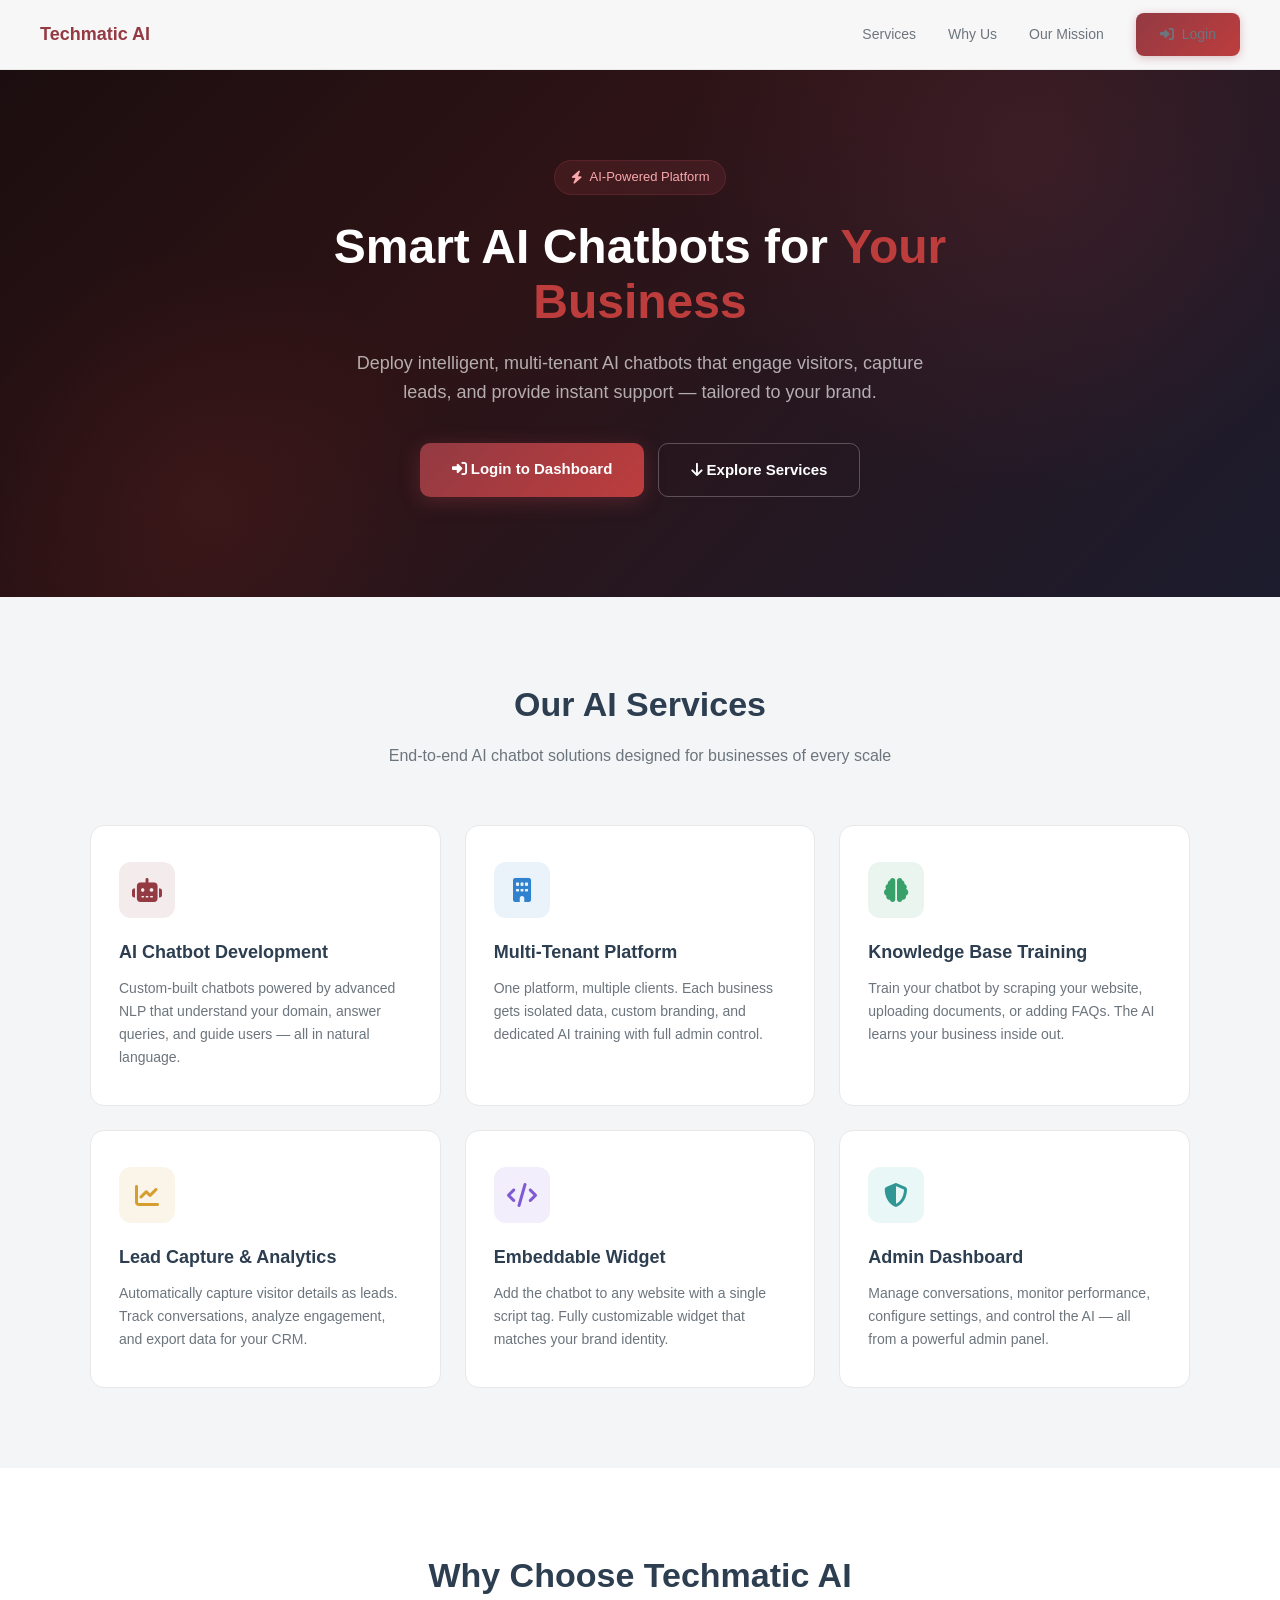
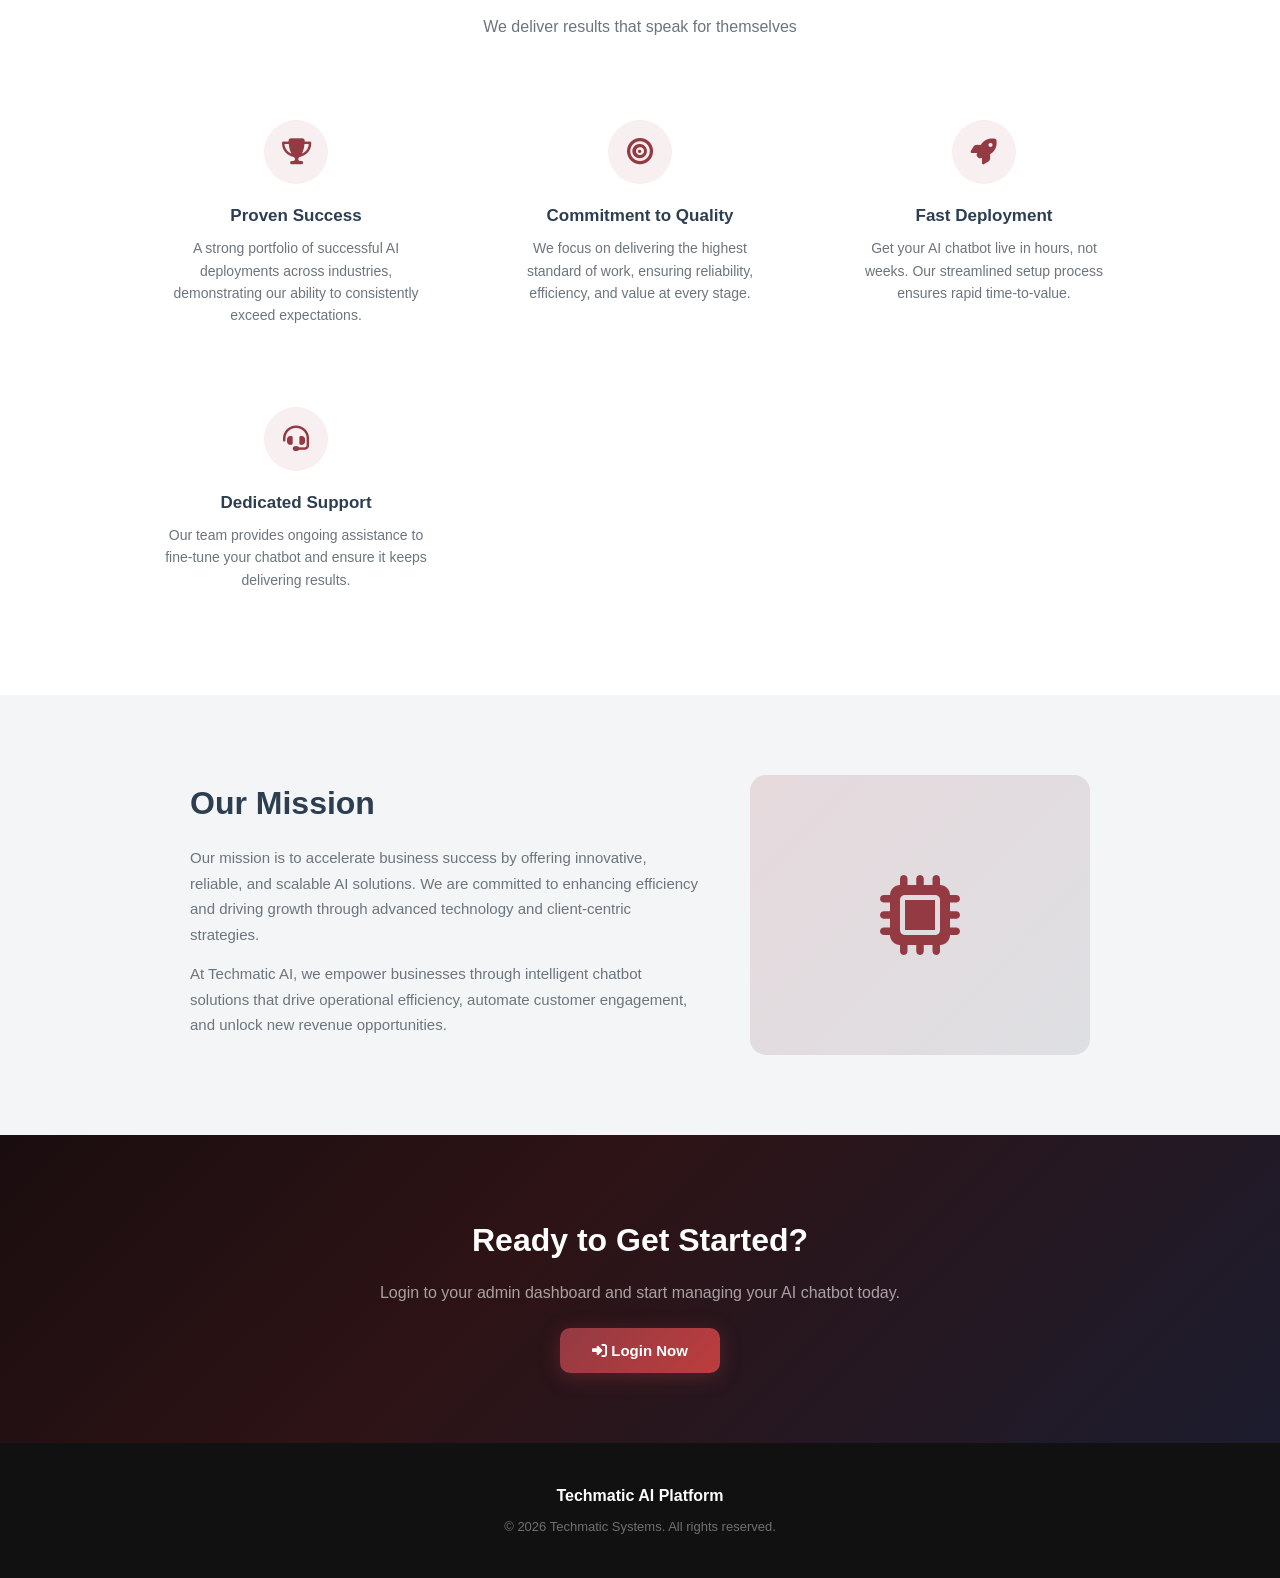
==== index.html @ 47142281 "Add landing page with AI services info and login option Co-Authored-By: Claude Opus 4.6 <noreply@ant" ====
<!DOCTYPE html>
<html lang="en">
<head>
  <meta charset="UTF-8">
  <meta name="viewport" content="width=device-width, initial-scale=1.0">
  <title>Techmatic AI — Intelligent Chatbot Solutions</title>
  <link rel="stylesheet" href="https://cdnjs.cloudflare.com/ajax/libs/font-awesome/6.4.0/css/all.min.css">
  <style>
    *, *::before, *::after { box-sizing: border-box; margin: 0; padding: 0; }
    :root {
      --primary: #933a43;
      --primary-dark: #7a2e36;
      --primary-light: #bd3d3d;
      --text: #2c3e50;
      --text-muted: #6c757d;
      --bg: #ffffff;
      --bg-light: #f4f5f7;
      --border: #e8e8e8;
      --font: 'Segoe UI', Tahoma, Geneva, Verdana, sans-serif;
    }
    html { font-size: 16px; scroll-behavior: smooth; }
    body { font-family: var(--font); color: var(--text); line-height: 1.6; background: var(--bg); }
    a { text-decoration: none; color: inherit; }

    /* ── Navbar ── */
    .navbar {
      position: fixed; top: 0; left: 0; right: 0; z-index: 1000;
      background: rgba(255,255,255,0.97);
      border-bottom: 1px solid var(--border);
      backdrop-filter: blur(10px);
      padding: 0 40px;
      height: 70px;
      display: flex; align-items: center; justify-content: space-between;
    }
    .navbar-brand {
      display: flex; align-items: center; gap: 10px;
    }
    .navbar-brand img { height: 34px; }
    .navbar-brand span { font-size: 18px; font-weight: 700; color: var(--primary); }
    .navbar-links { display: flex; align-items: center; gap: 32px; }
    .navbar-links a {
      font-size: 14px; font-weight: 500; color: var(--text-muted);
      transition: color 0.2s;
    }
    .navbar-links a:hover { color: var(--primary); }
    .btn-login {
      display: inline-flex; align-items: center; gap: 8px;
      padding: 10px 24px; border-radius: 8px; font-size: 14px; font-weight: 600;
      background: linear-gradient(135deg, #933a43, #bd3d3d);
      color: #fff; border: none; cursor: pointer;
      box-shadow: 0 2px 10px rgba(147,58,67,0.3);
      transition: all 0.2s;
    }
    .btn-login:hover { opacity: 0.9; transform: translateY(-1px); box-shadow: 0 4px 16px rgba(147,58,67,0.4); }
    .mobile-menu { display: none; background: none; border: none; font-size: 22px; color: var(--text); cursor: pointer; }

    /* ── Hero ── */
    .hero {
      padding: 160px 40px 100px;
      text-align: center;
      background: linear-gradient(135deg, #1a0d0f 0%, #2d1315 40%, #1c1c2e 100%);
      position: relative; overflow: hidden;
    }
    .hero::before {
      content: ''; position: absolute; width: 700px; height: 700px;
      background: radial-gradient(circle, rgba(147,58,67,0.2) 0%, transparent 70%);
      top: -200px; right: -100px;
    }
    .hero::after {
      content: ''; position: absolute; width: 500px; height: 500px;
      background: radial-gradient(circle, rgba(189,61,61,0.1) 0%, transparent 70%);
      bottom: -150px; left: -50px;
    }
    .hero-content { position: relative; z-index: 1; max-width: 800px; margin: 0 auto; }
    .hero-badge {
      display: inline-flex; align-items: center; gap: 8px;
      padding: 6px 16px; border-radius: 20px; font-size: 13px; font-weight: 500;
      background: rgba(147,58,67,0.2); color: #f9a8ad; border: 1px solid rgba(147,58,67,0.3);
      margin-bottom: 24px;
    }
    .hero h1 {
      font-size: 48px; font-weight: 800; color: #fff; line-height: 1.15; margin-bottom: 20px;
    }
    .hero h1 span { color: var(--primary-light); }
    .hero p { font-size: 18px; color: rgba(255,255,255,0.65); max-width: 600px; margin: 0 auto 36px; }
    .hero-actions { display: flex; gap: 14px; justify-content: center; flex-wrap: wrap; }
    .btn-hero-primary {
      padding: 14px 32px; border-radius: 10px; font-size: 15px; font-weight: 600;
      background: linear-gradient(135deg, #933a43, #bd3d3d); color: #fff; border: none;
      cursor: pointer; box-shadow: 0 4px 20px rgba(147,58,67,0.4); transition: all 0.2s;
    }
    .btn-hero-primary:hover { transform: translateY(-2px); box-shadow: 0 8px 30px rgba(147,58,67,0.5); }
    .btn-hero-outline {
      padding: 14px 32px; border-radius: 10px; font-size: 15px; font-weight: 600;
      background: transparent; color: #fff; border: 1.5px solid rgba(255,255,255,0.25);
      cursor: pointer; transition: all 0.2s;
    }
    .btn-hero-outline:hover { border-color: rgba(255,255,255,0.5); background: rgba(255,255,255,0.05); }

    /* ── Section shared ── */
    .section { padding: 80px 40px; }
    .section-header { text-align: center; margin-bottom: 56px; }
    .section-header h2 { font-size: 34px; font-weight: 700; color: var(--text); margin-bottom: 12px; }
    .section-header p { font-size: 16px; color: var(--text-muted); max-width: 560px; margin: 0 auto; }
    .section-alt { background: var(--bg-light); }

    /* ── Services Grid ── */
    .services-grid {
      display: grid; grid-template-columns: repeat(auto-fit, minmax(280px, 1fr));
      gap: 24px; max-width: 1100px; margin: 0 auto;
    }
    .service-card {
      background: #fff; border-radius: 14px; padding: 36px 28px;
      border: 1px solid var(--border); transition: all 0.3s;
    }
    .service-card:hover { transform: translateY(-4px); box-shadow: 0 12px 36px rgba(0,0,0,0.08); }
    .service-icon {
      width: 56px; height: 56px; border-radius: 12px;
      display: flex; align-items: center; justify-content: center;
      font-size: 24px; margin-bottom: 20px;
    }
    .si-red { background: rgba(147,58,67,0.1); color: var(--primary); }
    .si-blue { background: rgba(49,130,206,0.1); color: #3182ce; }
    .si-green { background: rgba(56,161,105,0.1); color: #38a169; }
    .si-orange { background: rgba(214,158,46,0.1); color: #d69e2e; }
    .si-purple { background: rgba(128,90,213,0.1); color: #805ad5; }
    .si-teal { background: rgba(56,178,172,0.1); color: #319795; }
    .service-card h3 { font-size: 18px; font-weight: 600; margin-bottom: 10px; }
    .service-card p { font-size: 14px; color: var(--text-muted); line-height: 1.65; }

    /* ── Why Us ── */
    .why-grid {
      display: grid; grid-template-columns: repeat(auto-fit, minmax(240px, 1fr));
      gap: 32px; max-width: 1000px; margin: 0 auto;
    }
    .why-item { text-align: center; padding: 24px; }
    .why-icon {
      width: 64px; height: 64px; border-radius: 50%;
      background: rgba(147,58,67,0.08); color: var(--primary);
      display: flex; align-items: center; justify-content: center;
      font-size: 26px; margin: 0 auto 18px;
    }
    .why-item h4 { font-size: 17px; font-weight: 600; margin-bottom: 8px; }
    .why-item p { font-size: 14px; color: var(--text-muted); }

    /* ── Mission ── */
    .mission-wrap {
      max-width: 900px; margin: 0 auto; display: flex; align-items: center; gap: 48px;
    }
    .mission-text { flex: 1; }
    .mission-text h2 { font-size: 32px; font-weight: 700; margin-bottom: 16px; }
    .mission-text p { font-size: 15px; color: var(--text-muted); margin-bottom: 14px; line-height: 1.7; }
    .mission-img {
      flex: 0 0 340px; height: 280px; border-radius: 16px;
      background: linear-gradient(135deg, rgba(147,58,67,0.15), rgba(28,28,46,0.1));
      display: flex; align-items: center; justify-content: center;
      font-size: 80px; color: var(--primary);
    }

    /* ── CTA ── */
    .cta-section {
      padding: 80px 40px; text-align: center;
      background: linear-gradient(135deg, #1a0d0f 0%, #2d1315 40%, #1c1c2e 100%);
    }
    .cta-section h2 { font-size: 32px; font-weight: 700; color: #fff; margin-bottom: 14px; }
    .cta-section p { font-size: 16px; color: rgba(255,255,255,0.6); margin-bottom: 32px; }

    /* ── Footer ── */
    .footer {
      background: #111; padding: 40px; text-align: center;
      color: rgba(255,255,255,0.4); font-size: 13px;
    }
    .footer a { color: var(--primary-light); }
    .footer-brand { font-size: 16px; font-weight: 600; color: #fff; margin-bottom: 8px; }

    /* ── Responsive ── */
    @media (max-width: 768px) {
      .navbar { padding: 0 20px; }
      .navbar-links { display: none; }
      .mobile-menu { display: block; }
      .navbar-links.open {
        display: flex; flex-direction: column; position: absolute;
        top: 70px; left: 0; right: 0; background: #fff;
        padding: 20px; gap: 16px; border-bottom: 1px solid var(--border);
        box-shadow: 0 8px 24px rgba(0,0,0,0.1);
      }
      .hero { padding: 130px 20px 70px; }
      .hero h1 { font-size: 32px; }
      .hero p { font-size: 16px; }
      .section { padding: 60px 20px; }
      .section-header h2 { font-size: 26px; }
      .mission-wrap { flex-direction: column; }
      .mission-img { flex: none; width: 100%; height: 200px; }
    }
  </style>
</head>
<body>

<!-- Navbar -->
<nav class="navbar">
  <a href="#" class="navbar-brand">
    <img src="https://www.techmaticsys.com/wp-content/uploads/2024/09/logo.png" alt="Techmatic Systems" onerror="this.style.display='none'">
    <span>Techmatic AI</span>
  </a>
  <div class="navbar-links" id="navLinks">
    <a href="#services">Services</a>
    <a href="#why-us">Why Us</a>
    <a href="#mission">Our Mission</a>
    <a href="admin/login.html" class="btn-login"><i class="fas fa-sign-in-alt"></i> Login</a>
  </div>
  <button class="mobile-menu" id="mobileMenu" aria-label="Menu"><i class="fas fa-bars"></i></button>
</nav>

<!-- Hero -->
<section class="hero">
  <div class="hero-content">
    <div class="hero-badge"><i class="fas fa-bolt"></i> AI-Powered Platform</div>
    <h1>Smart AI Chatbots for <span>Your Business</span></h1>
    <p>Deploy intelligent, multi-tenant AI chatbots that engage visitors, capture leads, and provide instant support — tailored to your brand.</p>
    <div class="hero-actions">
      <a href="admin/login.html" class="btn-hero-primary"><i class="fas fa-sign-in-alt"></i> Login to Dashboard</a>
      <a href="#services" class="btn-hero-outline"><i class="fas fa-arrow-down"></i> Explore Services</a>
    </div>
  </div>
</section>

<!-- AI Services -->
<section class="section section-alt" id="services">
  <div class="section-header">
    <h2>Our AI Services</h2>
    <p>End-to-end AI chatbot solutions designed for businesses of every scale</p>
  </div>
  <div class="services-grid">
    <div class="service-card">
      <div class="service-icon si-red"><i class="fas fa-robot"></i></div>
      <h3>AI Chatbot Development</h3>
      <p>Custom-built chatbots powered by advanced NLP that understand your domain, answer queries, and guide users — all in natural language.</p>
    </div>
    <div class="service-card">
      <div class="service-icon si-blue"><i class="fas fa-building"></i></div>
      <h3>Multi-Tenant Platform</h3>
      <p>One platform, multiple clients. Each business gets isolated data, custom branding, and dedicated AI training with full admin control.</p>
    </div>
    <div class="service-card">
      <div class="service-icon si-green"><i class="fas fa-brain"></i></div>
      <h3>Knowledge Base Training</h3>
      <p>Train your chatbot by scraping your website, uploading documents, or adding FAQs. The AI learns your business inside out.</p>
    </div>
    <div class="service-card">
      <div class="service-icon si-orange"><i class="fas fa-chart-line"></i></div>
      <h3>Lead Capture & Analytics</h3>
      <p>Automatically capture visitor details as leads. Track conversations, analyze engagement, and export data for your CRM.</p>
    </div>
    <div class="service-card">
      <div class="service-icon si-purple"><i class="fas fa-code"></i></div>
      <h3>Embeddable Widget</h3>
      <p>Add the chatbot to any website with a single script tag. Fully customizable widget that matches your brand identity.</p>
    </div>
    <div class="service-card">
      <div class="service-icon si-teal"><i class="fas fa-shield-halved"></i></div>
      <h3>Admin Dashboard</h3>
      <p>Manage conversations, monitor performance, configure settings, and control the AI — all from a powerful admin panel.</p>
    </div>
  </div>
</section>

<!-- Why Us -->
<section class="section" id="why-us">
  <div class="section-header">
    <h2>Why Choose Techmatic AI</h2>
    <p>We deliver results that speak for themselves</p>
  </div>
  <div class="why-grid">
    <div class="why-item">
      <div class="why-icon"><i class="fas fa-trophy"></i></div>
      <h4>Proven Success</h4>
      <p>A strong portfolio of successful AI deployments across industries, demonstrating our ability to consistently exceed expectations.</p>
    </div>
    <div class="why-item">
      <div class="why-icon"><i class="fas fa-bullseye"></i></div>
      <h4>Commitment to Quality</h4>
      <p>We focus on delivering the highest standard of work, ensuring reliability, efficiency, and value at every stage.</p>
    </div>
    <div class="why-item">
      <div class="why-icon"><i class="fas fa-rocket"></i></div>
      <h4>Fast Deployment</h4>
      <p>Get your AI chatbot live in hours, not weeks. Our streamlined setup process ensures rapid time-to-value.</p>
    </div>
    <div class="why-item">
      <div class="why-icon"><i class="fas fa-headset"></i></div>
      <h4>Dedicated Support</h4>
      <p>Our team provides ongoing assistance to fine-tune your chatbot and ensure it keeps delivering results.</p>
    </div>
  </div>
</section>

<!-- Mission -->
<section class="section section-alt" id="mission">
  <div class="mission-wrap">
    <div class="mission-text">
      <h2>Our Mission</h2>
      <p>Our mission is to accelerate business success by offering innovative, reliable, and scalable AI solutions. We are committed to enhancing efficiency and driving growth through advanced technology and client-centric strategies.</p>
      <p>At Techmatic AI, we empower businesses through intelligent chatbot solutions that drive operational efficiency, automate customer engagement, and unlock new revenue opportunities.</p>
    </div>
    <div class="mission-img"><i class="fas fa-microchip"></i></div>
  </div>
</section>

<!-- CTA -->
<section class="cta-section">
  <h2>Ready to Get Started?</h2>
  <p>Login to your admin dashboard and start managing your AI chatbot today.</p>
  <a href="admin/login.html" class="btn-hero-primary"><i class="fas fa-sign-in-alt"></i> Login Now</a>
</section>

<!-- Footer -->
<footer class="footer">
  <div class="footer-brand">Techmatic AI Platform</div>
  <p>&copy; 2026 Techmatic Systems. All rights reserved.</p>
</footer>

<script>
  document.getElementById('mobileMenu').addEventListener('click', function() {
    document.getElementById('navLinks').classList.toggle('open');
  });

  // Close mobile menu on link click
  document.querySelectorAll('#navLinks a').forEach(function(link) {
    link.addEventListener('click', function() {
      document.getElementById('navLinks').classList.remove('open');
    });
  });

  // Navbar scroll effect
  window.addEventListener('scroll', function() {
    var nav = document.querySelector('.navbar');
    if (window.scrollY > 10) {
      nav.style.boxShadow = '0 2px 20px rgba(0,0,0,0.08)';
    } else {
      nav.style.boxShadow = 'none';
    }
  });
</script>
</body>
</html>
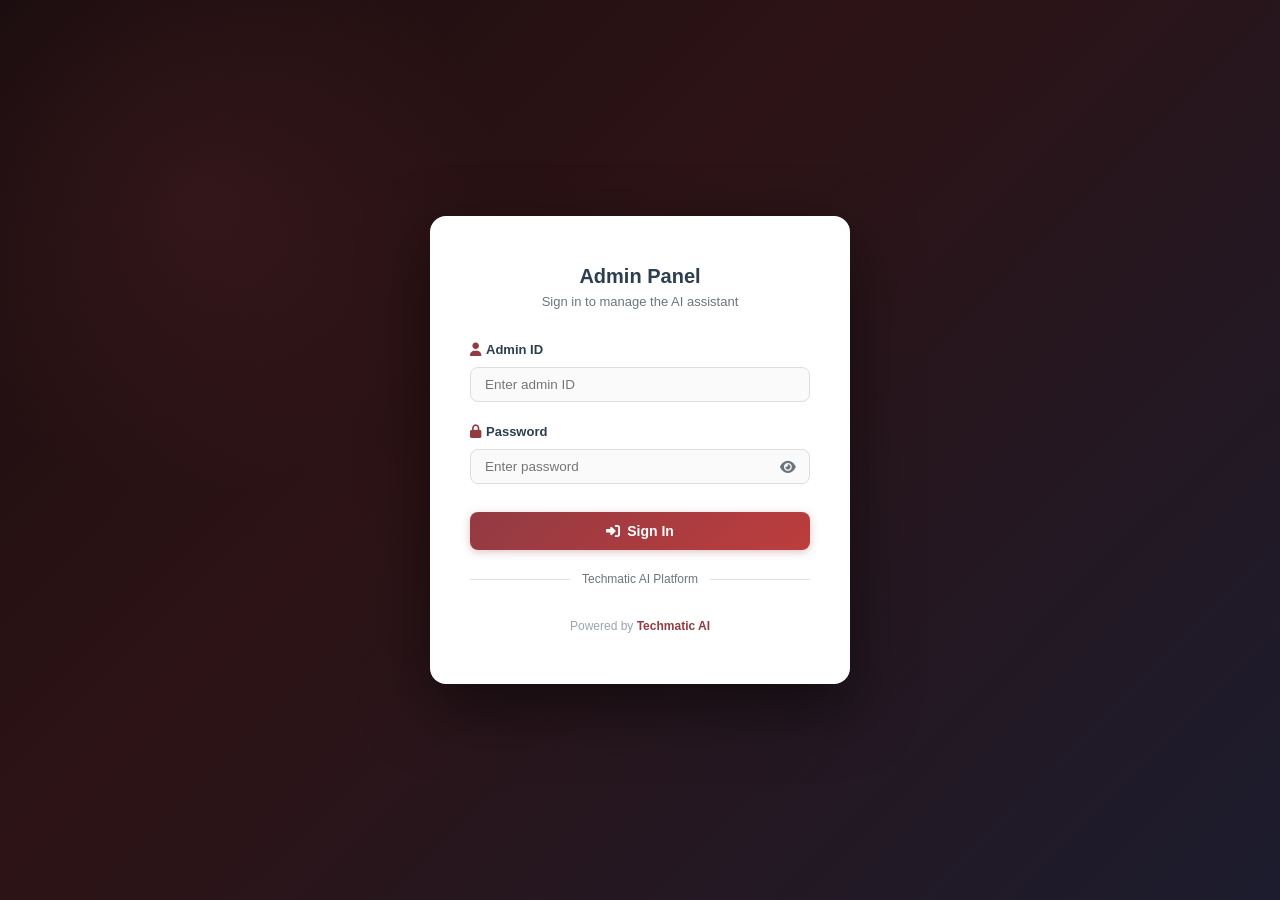
==== commit 7c6d0430: "Add root index.html redirect for GitHub Pages Co-Authored-By: Claude Opus 4.6 <noreply@anthropic.com" ====
--- a/index.html
+++ b/index.html
@@ -1,345 +1,11 @@
 <!DOCTYPE html>
-<html lang="en">
+<html>
 <head>
   <meta charset="UTF-8">
-  <meta name="viewport" content="width=device-width, initial-scale=1.0">
-  <title>Techmatic AI — Intelligent Chatbot Solutions</title>
-  <link rel="stylesheet" href="https://cdnjs.cloudflare.com/ajax/libs/font-awesome/6.4.0/css/all.min.css">
-  <style>
-    *, *::before, *::after { box-sizing: border-box; margin: 0; padding: 0; }
-    :root {
-      --primary: #933a43;
-      --primary-dark: #7a2e36;
-      --primary-light: #bd3d3d;
-      --text: #2c3e50;
-      --text-muted: #6c757d;
-      --bg: #ffffff;
-      --bg-light: #f4f5f7;
-      --border: #e8e8e8;
-      --font: 'Segoe UI', Tahoma, Geneva, Verdana, sans-serif;
-    }
-    html { font-size: 16px; scroll-behavior: smooth; }
-    body { font-family: var(--font); color: var(--text); line-height: 1.6; background: var(--bg); }
-    a { text-decoration: none; color: inherit; }
-
-    /* ── Navbar ── */
-    .navbar {
-      position: fixed; top: 0; left: 0; right: 0; z-index: 1000;
-      background: rgba(255,255,255,0.97);
-      border-bottom: 1px solid var(--border);
-      backdrop-filter: blur(10px);
-      padding: 0 40px;
-      height: 70px;
-      display: flex; align-items: center; justify-content: space-between;
-    }
-    .navbar-brand {
-      display: flex; align-items: center; gap: 10px;
-    }
-    .navbar-brand img { height: 34px; }
-    .navbar-brand span { font-size: 18px; font-weight: 700; color: var(--primary); }
-    .navbar-links { display: flex; align-items: center; gap: 32px; }
-    .navbar-links a {
-      font-size: 14px; font-weight: 500; color: var(--text-muted);
-      transition: color 0.2s;
-    }
-    .navbar-links a:hover { color: var(--primary); }
-    .btn-login {
-      display: inline-flex; align-items: center; gap: 8px;
-      padding: 10px 24px; border-radius: 8px; font-size: 14px; font-weight: 600;
-      background: linear-gradient(135deg, #933a43, #bd3d3d);
-      color: #fff; border: none; cursor: pointer;
-      box-shadow: 0 2px 10px rgba(147,58,67,0.3);
-      transition: all 0.2s;
-    }
-    .btn-login:hover { opacity: 0.9; transform: translateY(-1px); box-shadow: 0 4px 16px rgba(147,58,67,0.4); }
-    .mobile-menu { display: none; background: none; border: none; font-size: 22px; color: var(--text); cursor: pointer; }
-
-    /* ── Hero ── */
-    .hero {
-      padding: 160px 40px 100px;
-      text-align: center;
-      background: linear-gradient(135deg, #1a0d0f 0%, #2d1315 40%, #1c1c2e 100%);
-      position: relative; overflow: hidden;
-    }
-    .hero::before {
-      content: ''; position: absolute; width: 700px; height: 700px;
-      background: radial-gradient(circle, rgba(147,58,67,0.2) 0%, transparent 70%);
-      top: -200px; right: -100px;
-    }
-    .hero::after {
-      content: ''; position: absolute; width: 500px; height: 500px;
-      background: radial-gradient(circle, rgba(189,61,61,0.1) 0%, transparent 70%);
-      bottom: -150px; left: -50px;
-    }
-    .hero-content { position: relative; z-index: 1; max-width: 800px; margin: 0 auto; }
-    .hero-badge {
-      display: inline-flex; align-items: center; gap: 8px;
-      padding: 6px 16px; border-radius: 20px; font-size: 13px; font-weight: 500;
-      background: rgba(147,58,67,0.2); color: #f9a8ad; border: 1px solid rgba(147,58,67,0.3);
-      margin-bottom: 24px;
-    }
-    .hero h1 {
-      font-size: 48px; font-weight: 800; color: #fff; line-height: 1.15; margin-bottom: 20px;
-    }
-    .hero h1 span { color: var(--primary-light); }
-    .hero p { font-size: 18px; color: rgba(255,255,255,0.65); max-width: 600px; margin: 0 auto 36px; }
-    .hero-actions { display: flex; gap: 14px; justify-content: center; flex-wrap: wrap; }
-    .btn-hero-primary {
-      padding: 14px 32px; border-radius: 10px; font-size: 15px; font-weight: 600;
-      background: linear-gradient(135deg, #933a43, #bd3d3d); color: #fff; border: none;
-      cursor: pointer; box-shadow: 0 4px 20px rgba(147,58,67,0.4); transition: all 0.2s;
-    }
-    .btn-hero-primary:hover { transform: translateY(-2px); box-shadow: 0 8px 30px rgba(147,58,67,0.5); }
-    .btn-hero-outline {
-      padding: 14px 32px; border-radius: 10px; font-size: 15px; font-weight: 600;
-      background: transparent; color: #fff; border: 1.5px solid rgba(255,255,255,0.25);
-      cursor: pointer; transition: all 0.2s;
-    }
-    .btn-hero-outline:hover { border-color: rgba(255,255,255,0.5); background: rgba(255,255,255,0.05); }
-
-    /* ── Section shared ── */
-    .section { padding: 80px 40px; }
-    .section-header { text-align: center; margin-bottom: 56px; }
-    .section-header h2 { font-size: 34px; font-weight: 700; color: var(--text); margin-bottom: 12px; }
-    .section-header p { font-size: 16px; color: var(--text-muted); max-width: 560px; margin: 0 auto; }
-    .section-alt { background: var(--bg-light); }
-
-    /* ── Services Grid ── */
-    .services-grid {
-      display: grid; grid-template-columns: repeat(auto-fit, minmax(280px, 1fr));
-      gap: 24px; max-width: 1100px; margin: 0 auto;
-    }
-    .service-card {
-      background: #fff; border-radius: 14px; padding: 36px 28px;
-      border: 1px solid var(--border); transition: all 0.3s;
-    }
-    .service-card:hover { transform: translateY(-4px); box-shadow: 0 12px 36px rgba(0,0,0,0.08); }
-    .service-icon {
-      width: 56px; height: 56px; border-radius: 12px;
-      display: flex; align-items: center; justify-content: center;
-      font-size: 24px; margin-bottom: 20px;
-    }
-    .si-red { background: rgba(147,58,67,0.1); color: var(--primary); }
-    .si-blue { background: rgba(49,130,206,0.1); color: #3182ce; }
-    .si-green { background: rgba(56,161,105,0.1); color: #38a169; }
-    .si-orange { background: rgba(214,158,46,0.1); color: #d69e2e; }
-    .si-purple { background: rgba(128,90,213,0.1); color: #805ad5; }
-    .si-teal { background: rgba(56,178,172,0.1); color: #319795; }
-    .service-card h3 { font-size: 18px; font-weight: 600; margin-bottom: 10px; }
-    .service-card p { font-size: 14px; color: var(--text-muted); line-height: 1.65; }
-
-    /* ── Why Us ── */
-    .why-grid {
-      display: grid; grid-template-columns: repeat(auto-fit, minmax(240px, 1fr));
-      gap: 32px; max-width: 1000px; margin: 0 auto;
-    }
-    .why-item { text-align: center; padding: 24px; }
-    .why-icon {
-      width: 64px; height: 64px; border-radius: 50%;
-      background: rgba(147,58,67,0.08); color: var(--primary);
-      display: flex; align-items: center; justify-content: center;
-      font-size: 26px; margin: 0 auto 18px;
-    }
-    .why-item h4 { font-size: 17px; font-weight: 600; margin-bottom: 8px; }
-    .why-item p { font-size: 14px; color: var(--text-muted); }
-
-    /* ── Mission ── */
-    .mission-wrap {
-      max-width: 900px; margin: 0 auto; display: flex; align-items: center; gap: 48px;
-    }
-    .mission-text { flex: 1; }
-    .mission-text h2 { font-size: 32px; font-weight: 700; margin-bottom: 16px; }
-    .mission-text p { font-size: 15px; color: var(--text-muted); margin-bottom: 14px; line-height: 1.7; }
-    .mission-img {
-      flex: 0 0 340px; height: 280px; border-radius: 16px;
-      background: linear-gradient(135deg, rgba(147,58,67,0.15), rgba(28,28,46,0.1));
-      display: flex; align-items: center; justify-content: center;
-      font-size: 80px; color: var(--primary);
-    }
-
-    /* ── CTA ── */
-    .cta-section {
-      padding: 80px 40px; text-align: center;
-      background: linear-gradient(135deg, #1a0d0f 0%, #2d1315 40%, #1c1c2e 100%);
-    }
-    .cta-section h2 { font-size: 32px; font-weight: 700; color: #fff; margin-bottom: 14px; }
-    .cta-section p { font-size: 16px; color: rgba(255,255,255,0.6); margin-bottom: 32px; }
-
-    /* ── Footer ── */
-    .footer {
-      background: #111; padding: 40px; text-align: center;
-      color: rgba(255,255,255,0.4); font-size: 13px;
-    }
-    .footer a { color: var(--primary-light); }
-    .footer-brand { font-size: 16px; font-weight: 600; color: #fff; margin-bottom: 8px; }
-
-    /* ── Responsive ── */
-    @media (max-width: 768px) {
-      .navbar { padding: 0 20px; }
-      .navbar-links { display: none; }
-      .mobile-menu { display: block; }
-      .navbar-links.open {
-        display: flex; flex-direction: column; position: absolute;
-        top: 70px; left: 0; right: 0; background: #fff;
-        padding: 20px; gap: 16px; border-bottom: 1px solid var(--border);
-        box-shadow: 0 8px 24px rgba(0,0,0,0.1);
-      }
-      .hero { padding: 130px 20px 70px; }
-      .hero h1 { font-size: 32px; }
-      .hero p { font-size: 16px; }
-      .section { padding: 60px 20px; }
-      .section-header h2 { font-size: 26px; }
-      .mission-wrap { flex-direction: column; }
-      .mission-img { flex: none; width: 100%; height: 200px; }
-    }
-  </style>
+  <meta http-equiv="refresh" content="0; url=admin/login.html">
+  <title>Techmatic AI Platform</title>
 </head>
 <body>
-
-<!-- Navbar -->
-<nav class="navbar">
-  <a href="#" class="navbar-brand">
-    <img src="https://www.techmaticsys.com/wp-content/uploads/2024/09/logo.png" alt="Techmatic Systems" onerror="this.style.display='none'">
-    <span>Techmatic AI</span>
-  </a>
-  <div class="navbar-links" id="navLinks">
-    <a href="#services">Services</a>
-    <a href="#why-us">Why Us</a>
-    <a href="#mission">Our Mission</a>
-    <a href="admin/login.html" class="btn-login"><i class="fas fa-sign-in-alt"></i> Login</a>
-  </div>
-  <button class="mobile-menu" id="mobileMenu" aria-label="Menu"><i class="fas fa-bars"></i></button>
-</nav>
-
-<!-- Hero -->
-<section class="hero">
-  <div class="hero-content">
-    <div class="hero-badge"><i class="fas fa-bolt"></i> AI-Powered Platform</div>
-    <h1>Smart AI Chatbots for <span>Your Business</span></h1>
-    <p>Deploy intelligent, multi-tenant AI chatbots that engage visitors, capture leads, and provide instant support — tailored to your brand.</p>
-    <div class="hero-actions">
-      <a href="admin/login.html" class="btn-hero-primary"><i class="fas fa-sign-in-alt"></i> Login to Dashboard</a>
-      <a href="#services" class="btn-hero-outline"><i class="fas fa-arrow-down"></i> Explore Services</a>
-    </div>
-  </div>
-</section>
-
-<!-- AI Services -->
-<section class="section section-alt" id="services">
-  <div class="section-header">
-    <h2>Our AI Services</h2>
-    <p>End-to-end AI chatbot solutions designed for businesses of every scale</p>
-  </div>
-  <div class="services-grid">
-    <div class="service-card">
-      <div class="service-icon si-red"><i class="fas fa-robot"></i></div>
-      <h3>AI Chatbot Development</h3>
-      <p>Custom-built chatbots powered by advanced NLP that understand your domain, answer queries, and guide users — all in natural language.</p>
-    </div>
-    <div class="service-card">
-      <div class="service-icon si-blue"><i class="fas fa-building"></i></div>
-      <h3>Multi-Tenant Platform</h3>
-      <p>One platform, multiple clients. Each business gets isolated data, custom branding, and dedicated AI training with full admin control.</p>
-    </div>
-    <div class="service-card">
-      <div class="service-icon si-green"><i class="fas fa-brain"></i></div>
-      <h3>Knowledge Base Training</h3>
-      <p>Train your chatbot by scraping your website, uploading documents, or adding FAQs. The AI learns your business inside out.</p>
-    </div>
-    <div class="service-card">
-      <div class="service-icon si-orange"><i class="fas fa-chart-line"></i></div>
-      <h3>Lead Capture & Analytics</h3>
-      <p>Automatically capture visitor details as leads. Track conversations, analyze engagement, and export data for your CRM.</p>
-    </div>
-    <div class="service-card">
-      <div class="service-icon si-purple"><i class="fas fa-code"></i></div>
-      <h3>Embeddable Widget</h3>
-      <p>Add the chatbot to any website with a single script tag. Fully customizable widget that matches your brand identity.</p>
-    </div>
-    <div class="service-card">
-      <div class="service-icon si-teal"><i class="fas fa-shield-halved"></i></div>
-      <h3>Admin Dashboard</h3>
-      <p>Manage conversations, monitor performance, configure settings, and control the AI — all from a powerful admin panel.</p>
-    </div>
-  </div>
-</section>
-
-<!-- Why Us -->
-<section class="section" id="why-us">
-  <div class="section-header">
-    <h2>Why Choose Techmatic AI</h2>
-    <p>We deliver results that speak for themselves</p>
-  </div>
-  <div class="why-grid">
-    <div class="why-item">
-      <div class="why-icon"><i class="fas fa-trophy"></i></div>
-      <h4>Proven Success</h4>
-      <p>A strong portfolio of successful AI deployments across industries, demonstrating our ability to consistently exceed expectations.</p>
-    </div>
-    <div class="why-item">
-      <div class="why-icon"><i class="fas fa-bullseye"></i></div>
-      <h4>Commitment to Quality</h4>
-      <p>We focus on delivering the highest standard of work, ensuring reliability, efficiency, and value at every stage.</p>
-    </div>
-    <div class="why-item">
-      <div class="why-icon"><i class="fas fa-rocket"></i></div>
-      <h4>Fast Deployment</h4>
-      <p>Get your AI chatbot live in hours, not weeks. Our streamlined setup process ensures rapid time-to-value.</p>
-    </div>
-    <div class="why-item">
-      <div class="why-icon"><i class="fas fa-headset"></i></div>
-      <h4>Dedicated Support</h4>
-      <p>Our team provides ongoing assistance to fine-tune your chatbot and ensure it keeps delivering results.</p>
-    </div>
-  </div>
-</section>
-
-<!-- Mission -->
-<section class="section section-alt" id="mission">
-  <div class="mission-wrap">
-    <div class="mission-text">
-      <h2>Our Mission</h2>
-      <p>Our mission is to accelerate business success by offering innovative, reliable, and scalable AI solutions. We are committed to enhancing efficiency and driving growth through advanced technology and client-centric strategies.</p>
-      <p>At Techmatic AI, we empower businesses through intelligent chatbot solutions that drive operational efficiency, automate customer engagement, and unlock new revenue opportunities.</p>
-    </div>
-    <div class="mission-img"><i class="fas fa-microchip"></i></div>
-  </div>
-</section>
-
-<!-- CTA -->
-<section class="cta-section">
-  <h2>Ready to Get Started?</h2>
-  <p>Login to your admin dashboard and start managing your AI chatbot today.</p>
-  <a href="admin/login.html" class="btn-hero-primary"><i class="fas fa-sign-in-alt"></i> Login Now</a>
-</section>
-
-<!-- Footer -->
-<footer class="footer">
-  <div class="footer-brand">Techmatic AI Platform</div>
-  <p>&copy; 2026 Techmatic Systems. All rights reserved.</p>
-</footer>
-
-<script>
-  document.getElementById('mobileMenu').addEventListener('click', function() {
-    document.getElementById('navLinks').classList.toggle('open');
-  });
-
-  // Close mobile menu on link click
-  document.querySelectorAll('#navLinks a').forEach(function(link) {
-    link.addEventListener('click', function() {
-      document.getElementById('navLinks').classList.remove('open');
-    });
-  });
-
-  // Navbar scroll effect
-  window.addEventListener('scroll', function() {
-    var nav = document.querySelector('.navbar');
-    if (window.scrollY > 10) {
-      nav.style.boxShadow = '0 2px 20px rgba(0,0,0,0.08)';
-    } else {
-      nav.style.boxShadow = 'none';
-    }
-  });
-</script>
+  <p>Redirecting to <a href="admin/login.html">Admin Panel</a>...</p>
 </body>
 </html>
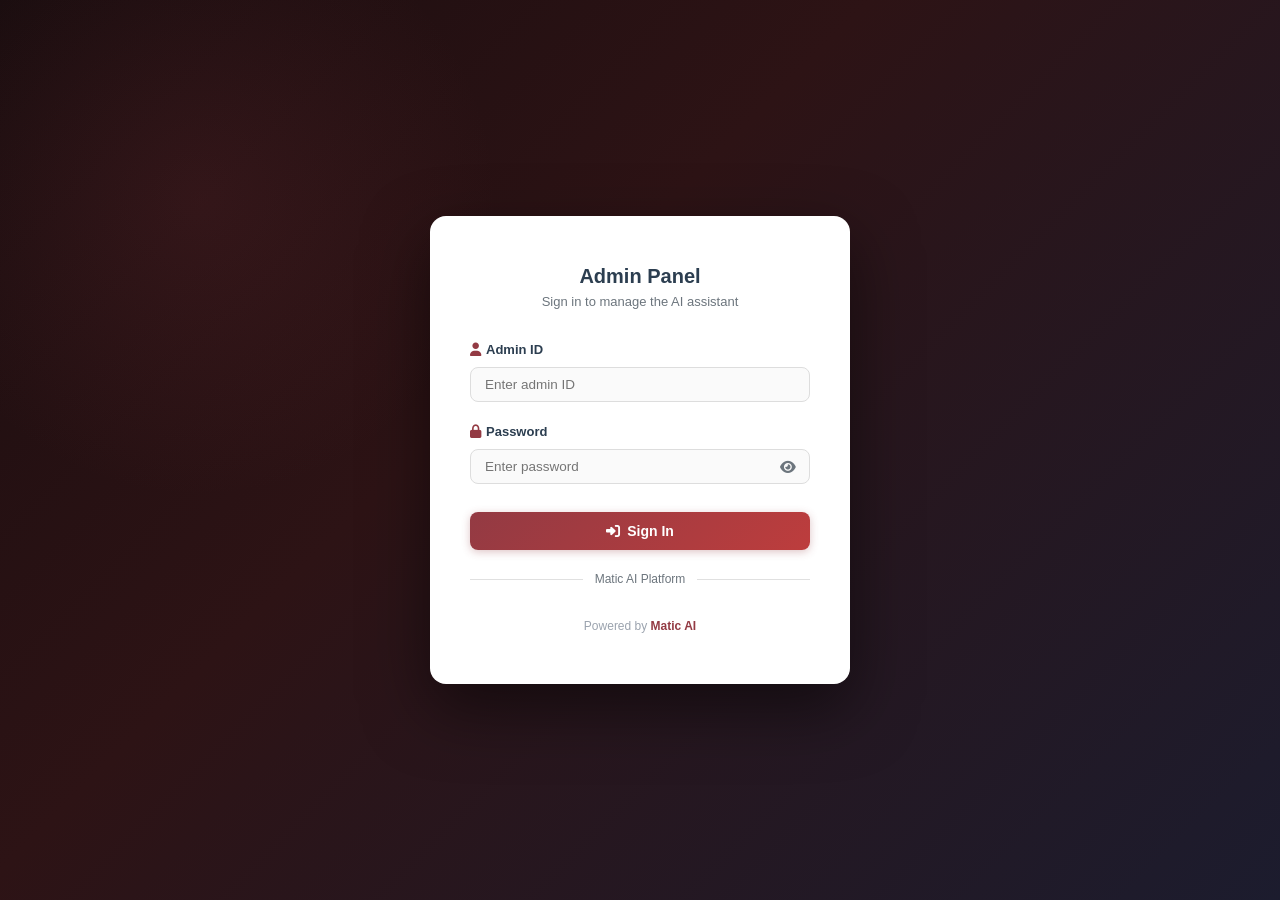
==== commit cf88eaa8: "Rebrand UI from Techmatic to Matic AI - Updated all page titles, sidebar logos, headers, footers - L" ====
--- a/index.html
+++ b/index.html
@@ -3,7 +3,7 @@
 <head>
   <meta charset="UTF-8">
   <meta http-equiv="refresh" content="0; url=admin/login.html">
-  <title>Techmatic AI Platform</title>
+  <title>Matic AI Platform</title>
 </head>
 <body>
   <p>Redirecting to <a href="admin/login.html">Admin Panel</a>...</p>
